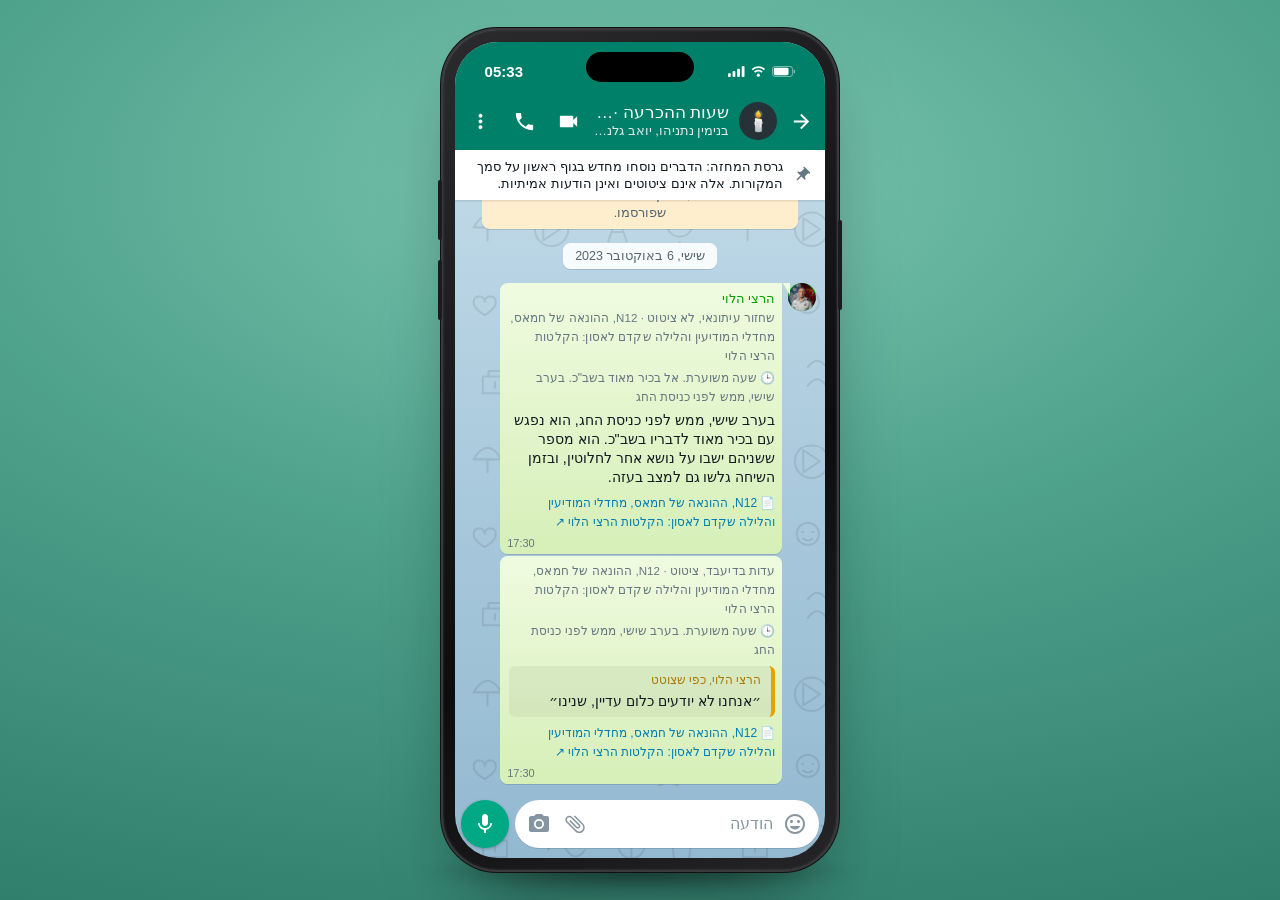
==== drama/index.html @ cb3e61f0 "Initial commit" ====
<!doctype html>
<html lang="he" dir="rtl">
<head>
<meta charset="utf-8">
<meta name="viewport" content="width=device-width, initial-scale=1, viewport-fit=cover, interactive-widget=resizes-content">
<meta name="theme-color" content="#008069">
<title>קבוצת וואטסאפ</title>
<script>document.write('<link rel="stylesheet" href="../style.css?' + Date.now() + '">')</script>
</head>
<body>
<div class="stage">
  <div class="phone">
    <div class="island"></div>
    <div class="screen">
      <div class="statusbar">
        <span class="sb-time" id="sbTime">9:41</span>
        <span class="sb-icons">
          <svg viewBox="0 0 18 12"><rect x="0" y="8" width="3" height="4" rx="1"/><rect x="5" y="5.5" width="3" height="6.5" rx="1"/><rect x="10" y="3" width="3" height="9" rx="1"/><rect x="15" y="0" width="3" height="12" rx="1"/></svg>
          <svg viewBox="0 0 16 12"><path d="M8 2.2c2.3 0 4.4.9 6 2.4l1.3-1.4A10.6 10.6 0 0 0 8 .3 10.6 10.6 0 0 0 .7 3.2L2 4.6a8.7 8.7 0 0 1 6-2.4zm0 3.8c1.3 0 2.5.5 3.4 1.3l1.3-1.4A6.7 6.7 0 0 0 8 4.1c-1.8 0-3.5.7-4.7 1.8l1.3 1.4C5.5 6.5 6.7 6 8 6zm0 3.7a1.6 1.6 0 1 0 0 0z"/><circle cx="8" cy="10" r="1.7"/></svg>
          <svg viewBox="0 0 26 12"><rect x=".5" y=".5" width="22" height="11" rx="3" fill="none" stroke="currentColor" opacity=".5"/><rect x="2" y="2" width="16" height="8" rx="1.6"/><rect x="23.6" y="4" width="1.8" height="4" rx=".9" opacity=".5"/></svg>
        </span>
      </div>

      <header class="topbar">
        <button class="icon back" aria-label="חזרה"><svg viewBox="0 0 24 24"><path d="M20 11H7.83l5.59-5.59L12 4l-8 8 8 8 1.41-1.41L7.83 13H20v-2z"/></svg></button>
        <div class="gavatar" id="groupAvatar"></div>
        <div class="gtitle">
          <div class="gname" id="groupName"></div>
          <div class="gsub" id="groupSub"></div>
        </div>
        <button class="icon" aria-label="שיחת וידאו"><svg viewBox="0 0 24 24"><path d="M17 10.5V7c0-.55-.45-1-1-1H4c-.55 0-1 .45-1 1v10c0 .55.45 1 1 1h12c.55 0 1-.45 1-1v-3.5l4 4v-11l-4 4z"/></svg></button>
        <button class="icon" aria-label="שיחה"><svg viewBox="0 0 24 24"><path d="M6.62 10.79c1.44 2.83 3.76 5.14 6.59 6.59l2.2-2.2c.27-.27.67-.36 1.02-.24 1.12.37 2.33.57 3.57.57.55 0 1 .45 1 1V20c0 .55-.45 1-1 1-9.39 0-17-7.61-17-17 0-.55.45-1 1-1h3.5c.55 0 1 .45 1 1 0 1.25.2 2.45.57 3.57.11.35.03.74-.25 1.02l-2.2 2.2z"/></svg></button>
        <button class="icon" id="menuBtn" aria-label="תפריט"><svg viewBox="0 0 24 24"><path d="M12 8c1.1 0 2-.9 2-2s-.9-2-2-2-2 .9-2 2 .9 2 2 2zm0 2c-1.1 0-2 .9-2 2s.9 2 2 2 2-.9 2-2-.9-2-2-2zm0 6c-1.1 0-2 .9-2 2s.9 2 2 2 2-.9 2-2-.9-2-2-2z"/></svg></button>
        <div class="menu" id="menu" hidden>
          <button data-act="theme">החלפת עיצוב</button>
          <button data-act="speed">מהירות: <b id="speedLbl">x1</b></button>
          <button data-act="sound">צלילים: <b id="soundLbl">כבוי</b></button>
          <button data-act="pause">השהיה</button>
          <button data-act="restart">התחלה מחדש</button>
        </div>
      </header>

      <button class="pinned" id="pinned" hidden>
        <svg viewBox="0 0 24 24"><path d="M16 9V4h1c.55 0 1-.45 1-1s-.45-1-1-1H7c-.55 0-1 .45-1 1s.45 1 1 1h1v5c0 1.66-1.34 3-3 3v2h5.97v7l1 1 1-1v-7H19v-2c-1.66 0-3-1.34-3-3z"/></svg>
        <span id="pinnedText"></span>
      </button>

      <main class="chat" id="chat">
        <div class="chat-inner" id="feed"></div>
      </main>

      <button class="down" id="downBtn" hidden aria-label="להודעה האחרונה">
        <span class="badge" id="downBadge"></span>
        <svg viewBox="0 0 24 24"><path d="M7.41 8.59L12 13.17l4.59-4.58L18 10l-6 6-6-6 1.41-1.41z"/></svg>
      </button>

      <footer class="composer">
        <div class="field">
          <button class="icon sm" aria-label="אימוג'י"><svg viewBox="0 0 24 24"><path d="M11.99 2C6.47 2 2 6.48 2 12s4.47 10 9.99 10C17.52 22 22 17.52 22 12S17.52 2 11.99 2zM12 20c-4.42 0-8-3.58-8-8s3.58-8 8-8 8 3.58 8 8-3.58 8-8 8zm3.5-9c.83 0 1.5-.67 1.5-1.5S16.33 8 15.5 8 14 8.67 14 9.5s.67 1.5 1.5 1.5zm-7 0c.83 0 1.5-.67 1.5-1.5S9.33 8 8.5 8 7 8.67 7 9.5 7.67 11 8.5 11zm3.5 6.5c2.33 0 4.31-1.46 5.11-3.5H6.89c.8 2.04 2.78 3.5 5.11 3.5z"/></svg></button>
          <input id="input" type="text" placeholder="הודעה" autocomplete="off" enterkeyhint="send">
          <button class="icon sm attach" aria-label="צירוף"><svg viewBox="0 0 24 24"><path d="M16.5 6v11.5c0 2.21-1.79 4-4 4s-4-1.79-4-4V5c0-1.38 1.12-2.5 2.5-2.5s2.5 1.12 2.5 2.5v10.5c0 .55-.45 1-1 1s-1-.45-1-1V6H10v9.5c0 1.38 1.12 2.5 2.5 2.5s2.5-1.12 2.5-2.5V5c0-2.21-1.79-4-4-4S7 2.79 7 5v12.5c0 3.04 2.46 5.5 5.5 5.5s5.5-2.46 5.5-5.5V6h-1.5z"/></svg></button>
          <button class="icon sm cam" aria-label="מצלמה"><svg viewBox="0 0 24 24"><circle cx="12" cy="12" r="3.2"/><path d="M9 2L7.17 4H4c-1.1 0-2 .9-2 2v12c0 1.1.9 2 2 2h16c1.1 0 2-.9 2-2V6c0-1.1-.9-2-2-2h-3.17L15 2H9zm3 15c-2.76 0-5-2.24-5-5s2.24-5 5-5 5 2.24 5 5-2.24 5-5 5z"/></svg></button>
        </div>
        <button class="fab" id="sendBtn" aria-label="שליחה">
          <svg class="mic" viewBox="0 0 24 24"><path d="M12 14c1.66 0 2.99-1.34 2.99-3L15 5c0-1.66-1.34-3-3-3S9 3.34 9 5v6c0 1.66 1.34 3 3 3zm5.3-3c0 3-2.54 5.1-5.3 5.1S6.7 14 6.7 11H5c0 3.41 2.72 6.23 6 6.72V21h2v-3.28c3.28-.48 6-3.3 6-6.72h-1.7z"/></svg>
          <svg class="send" viewBox="0 0 24 24"><path d="M2.01 21L23 12 2.01 3 2 10l15 2-15 2z"/></svg>
        </button>
      </footer>
      <button class="readonly" id="readonly" hidden></button>

      <div class="sheet" id="sheet" hidden>
        <div class="sheet-card" role="dialog" aria-modal="true">
          <div class="sheet-grip"></div>
          <button class="sheet-close" aria-label="סגירה">✕</button>
          <div class="sheet-body" id="sheetBody"></div>
        </div>
      </div>
    </div>
  </div>
  <div class="floor"></div>
</div>
<script>
  // always load the latest generated content (the static server sends no cache headers)
  var v = Date.now();
  document.write('<script src="../content-drama.js?' + v + '"><\/script><script src="../app.js?' + v + '"><\/script>');
</script>
</body>
</html>
---- style.css ----
/* ---------- themes ---------- */
:root {
  --font: Roboto, "Segoe UI", -apple-system, BlinkMacSystemFont, "Noto Sans Hebrew", "Arial Hebrew", Helvetica, Arial, sans-serif;
  --stage: radial-gradient(120% 90% at 50% 20%, #7cc6b0 0%, #4fa28c 45%, #2f7d6b 100%);
  --header: #008069;
  --header-2: #0b8f74;
  --header-fg: #fff;
  --chat-bg: linear-gradient(180deg, #c9dfec 0%, #a9c9dc 55%, #93b9d0 100%);
  --doodle-op: .09;
  --in-top: #effbe0;
  --in-bot: #d6efb8;
  --out-top: #ffffff;
  --out-bot: #f1f5f7;
  --text: #111b21;
  --meta: #667781;
  --tick: #53bdeb;
  --chip: #ffffffe6;
  --chip-fg: #54656f;
  --sys: #fff5c4;
  --composer: transparent;
  --field: #fff;
  --icon: #8696a0;
  --fab: #00a884;
  --quote-bg: rgba(0, 0, 0, .05);
  --shadow: 0 1px .5px rgba(11, 20, 26, .13);
}
:root[data-theme="classic"] {
  --stage: linear-gradient(160deg, #d9dbd5 0%, #c9cdc4 100%);
  --chat-bg: #efeae2;
  --doodle-op: .06;
  --in-top: #ffffff;
  --in-bot: #ffffff;
  --out-top: #d9fdd3;
  --out-bot: #d9fdd3;
  --composer: #f0f2f5;
}
:root[data-theme="dark"] {
  --stage: radial-gradient(120% 90% at 50% 20%, #2b3a40 0%, #172126 60%, #0b1014 100%);
  --header: #1f2c34;
  --header-fg: #e9edef;
  --chat-bg: #0b141a;
  --doodle-op: .05;
  --in-top: #202c33;
  --in-bot: #202c33;
  --out-top: #005c4b;
  --out-bot: #005c4b;
  --text: #e9edef;
  --meta: #8696a0;
  --chip: #182229;
  --chip-fg: #8696a0;
  --sys: #182229;
  --composer: #0b141a;
  --field: #1f2c34;
  --quote-bg: rgba(255, 255, 255, .06);
  --shadow: 0 1px .5px rgba(0, 0, 0, .3);
}

* { box-sizing: border-box; }
html, body { margin: 0; height: 100%; }
body {
  font-family: var(--font);
  background: var(--stage);
  color: var(--text);
  -webkit-font-smoothing: antialiased;
  overflow: hidden;
}
button { font: inherit; color: inherit; background: none; border: 0; padding: 0; cursor: pointer; }
svg { display: block; fill: currentColor; }

/* ---------- stage + phone mockup (desktop / tablet) ---------- */
.stage {
  height: 100dvh;
  display: grid;
  place-items: center;
  position: relative;
  padding: 24px 16px;
}
.phone {
  position: relative;
  width: min(400px, calc((100dvh - 60px) * 0.47));
  height: min(860px, calc(100dvh - 60px));
  border-radius: 54px;
  padding: 12px;
  background: linear-gradient(145deg, #2b2b2e, #0d0d0f 60%, #252528);
  box-shadow:
    0 0 0 2px #3a3a3d,
    0 0 0 3px #111,
    0 40px 80px -30px rgba(0, 0, 0, .55),
    inset 0 0 3px rgba(255, 255, 255, .15);
  z-index: 1;
}
.phone::before, .phone::after { /* side buttons */
  content: ""; position: absolute; width: 4px; border-radius: 2px; background: #1b1b1d;
}
.phone::before { left: -5px; top: 150px; height: 60px; box-shadow: 0 80px 0 #1b1b1d; }
.phone::after { right: -5px; top: 190px; height: 90px; }
.island {
  position: absolute; top: 22px; left: 50%; transform: translateX(-50%);
  width: 108px; height: 30px; border-radius: 20px; background: #000; z-index: 20;
}
.floor {
  position: absolute; bottom: max(8px, calc(50dvh - min(430px, calc(50dvh - 30px)) - 34px));
  width: 440px; max-width: 80vw; height: 40px; border-radius: 50%;
  background: radial-gradient(closest-side, rgba(0, 0, 0, .35), transparent);
  filter: blur(4px);
}
.screen {
  position: relative;
  width: 100%; height: 100%;
  border-radius: 43px;
  overflow: hidden;
  display: flex; flex-direction: column;
  background: var(--chat-bg);
  isolation: isolate;
}

/* ---------- status bar ---------- */
.statusbar {
  height: 50px; flex: none;
  display: flex; align-items: center; justify-content: space-between;
  padding: 8px 30px 0;
  background: var(--header);
  color: var(--header-fg);
  font-size: 15px; font-weight: 600;
  direction: ltr;
}
.sb-icons { display: flex; gap: 6px; align-items: center; }
.sb-icons svg { height: 11px; width: auto; }

/* ---------- header ---------- */
.topbar {
  position: relative;
  flex: none;
  height: 58px;
  display: flex; align-items: center; gap: 4px;
  padding: 0 4px 0 6px;
  background: var(--header);
  color: var(--header-fg);
  z-index: 5;
}
.icon { width: 40px; height: 40px; display: grid; place-items: center; border-radius: 50%; }
.icon svg { width: 23px; height: 23px; }
.icon:active { background: rgba(255, 255, 255, .12); }
.topbar .back svg { transform: scaleX(-1); }
.gavatar {
  width: 38px; height: 38px; border-radius: 50%; flex: none;
  display: grid; place-items: center; font-size: 20px;
  background: #dfe5e7; color: #fff; overflow: hidden;
}
.gtitle { flex: 1; min-width: 0; padding-inline-start: 6px; line-height: 1.2; }
.gname { font-size: 17px; font-weight: 500; white-space: nowrap; overflow: hidden; text-overflow: ellipsis; }
.gsub {
  font-size: 13px; opacity: .85; white-space: nowrap; overflow: hidden; text-overflow: ellipsis;
  transition: opacity .2s;
}
.gsub.live { opacity: 1; }

.menu {
  position: absolute; top: 6px; left: 6px;
  background: #fff; color: #3b4a54; border-radius: 6px; padding: 8px 0; min-width: 190px;
  box-shadow: 0 2px 5px rgba(11, 20, 26, .26), 0 2px 10px rgba(11, 20, 26, .16);
  z-index: 30;
}
.menu button { display: block; width: 100%; text-align: start; padding: 12px 22px; font-size: 15px; }
.menu button:hover { background: #f5f6f6; }

/* ---------- chat ---------- */
.chat {
  position: relative;
  flex: 1; min-height: 0;
  overflow-y: auto; overflow-x: hidden;
  overscroll-behavior: contain;
  scrollbar-width: thin;
}
.screen::before { /* doodle wallpaper */
  content: ""; position: absolute; inset: 0; z-index: -1; pointer-events: none;
  background-image: var(--doodle);
  background-size: 260px;
  opacity: var(--doodle-op);
}
:root[data-theme="dark"] .screen::before { filter: invert(1); }
.chat-inner { padding: 8px 0 10px; display: flex; flex-direction: column; }

.chip {
  align-self: center;
  margin: 8px 0 6px;
  padding: 5px 12px 6px;
  border-radius: 7.5px;
  background: var(--chip);
  color: var(--chip-fg);
  font-size: 12.5px;
  box-shadow: var(--shadow);
  text-align: center;
  max-width: 85%;
}
.chip.date { text-transform: uppercase; }
.chip.sys { background: var(--sys); color: #54656f; line-height: 1.4; }
:root[data-theme="dark"] .chip.sys { color: #ffd279; }
.chip.lock { background: #ffeecd; color: #54656f; line-height: 1.45; font-size: 12.5px; }
:root[data-theme="dark"] .chip.lock { background: #182229; color: #ffd279; }
.chip.lock svg { display: inline-block; width: 11px; height: 11px; vertical-align: -1px; margin-inline-end: 3px; }

.row {
  display: flex; align-items: flex-start;
  padding: 0 9px;
  margin-top: 2px;
  animation: pop .22s ease-out;
}
.row.first { margin-top: 8px; }
.row.out { justify-content: flex-end; }
.row.in { justify-content: flex-start; }
.av {
  width: 28px; height: 28px; border-radius: 50%; flex: none;
  margin-inline-end: 6px;
  display: grid; place-items: center;
  font-size: 12px; font-weight: 600; color: #fff;
  visibility: hidden;
}
.row.first .av { visibility: visible; }
@keyframes pop { from { opacity: 0; transform: translateY(8px) scale(.98); } to { opacity: 1; transform: none; } }

.bubble {
  position: relative;
  max-width: min(80%, 460px);
  padding: 6px 7px 8px 9px;
  border-radius: 7.5px;
  font-size: 14.2px; line-height: 19px;
  box-shadow: var(--shadow);
  word-wrap: break-word; overflow-wrap: anywhere;
  white-space: pre-wrap;
}
.in .bubble { background: linear-gradient(180deg, var(--in-top), var(--in-bot)); }
.out .bubble { background: linear-gradient(180deg, var(--out-top), var(--out-bot)); }
.row.first .bubble::before { /* tail */
  content: ""; position: absolute; top: 0; width: 8px; height: 13px;
}
.row.in.first .bubble { border-start-start-radius: 0; }
.row.out.first .bubble { border-start-end-radius: 0; }
.row.in.first .bubble::before {
  inset-inline-start: -8px; background: var(--in-top);
  clip-path: polygon(0 0, 100% 0, 100% 100%);
}
.row.out.first .bubble::before {
  inset-inline-end: -8px; background: var(--out-top);
  clip-path: polygon(0 0, 100% 0, 0 100%);
}
.sender { font-size: 12.8px; font-weight: 500; line-height: 20px; display: flex; gap: 8px; justify-content: space-between; }
.sender .ph { color: var(--meta); font-weight: 400; font-size: 12px; direction: ltr; }
.spacer { display: inline-block; width: 64px; height: 1px; }
.out .spacer { width: 80px; }
.edited .spacer { width: 104px; }
.out.edited .spacer, .edited.out .spacer { width: 120px; }
.meta {
  position: absolute; bottom: 3px; inset-inline-end: 7px;
  display: flex; align-items: center; gap: 3px;
  font-size: 11px; color: var(--meta); line-height: 15px; white-space: nowrap;
}
.meta .ed { font-style: normal; }
.tick { width: 16px; height: 11px; color: var(--meta); }
.tick.read { color: var(--tick); }
.tick.pending { width: 12px; height: 12px; }

.body a { color: #027eb5; text-decoration: none; }

/* big emoji (no bubble) */
.bubble.jumbo { background: none !important; box-shadow: none; padding: 0 2px 16px; font-size: 44px; line-height: 52px; }
.bubble.jumbo::before { display: none; }
.bubble.jumbo .spacer { display: none; }
.bubble.jumbo .meta { background: var(--chip); padding: 1px 6px; border-radius: 10px; bottom: 0; }
.bubble.jumbo .sender { font-size: 12.8px; line-height: 20px; }

/* quoted reply */
.quote {
  display: block;
  margin: 2px -2px 5px -4px;
  padding: 5px 9px 6px 10px;
  border-radius: 6px;
  background: var(--quote-bg);
  border-inline-start: 4px solid var(--qc, #06cf9c);
  font-size: 13px; line-height: 18px;
  cursor: pointer;
  white-space: normal;
}
.quote .qn { font-weight: 500; color: var(--qc, #06cf9c); font-size: 12.8px; }
.quote .qt { color: var(--meta); display: -webkit-box; -webkit-line-clamp: 2; -webkit-box-orient: vertical; overflow: hidden; }

/* deleted */
.deleted .body { color: var(--meta); font-style: italic; }
.deleted .body svg { display: inline-block; width: 14px; height: 14px; vertical-align: -2px; margin-inline-end: 4px; }

/* image */
.bubble.img { padding: 3px; }
.bubble.img .sender { padding: 2px 6px 0; }
.bubble.img img {
  display: block; width: 100%; max-width: 260px; min-width: 200px;
  aspect-ratio: 4 / 3; object-fit: cover; border-radius: 6px; background: #cfd8dc;
}
.bubble.img .cap { padding: 6px 6px 4px; }
.bubble.img.nocap .meta {
  color: #fff; bottom: 7px; inset-inline-end: 9px;
  text-shadow: 0 1px 1px rgba(0, 0, 0, .4);
}
.bubble.img.nocap::after {
  content: ""; position: absolute; inset: auto 3px 3px 3px; height: 28px; border-radius: 0 0 6px 6px;
  background: linear-gradient(transparent, rgba(0, 0, 0, .35));
}
.bubble.img.nocap .meta { z-index: 1; }
.bubble.img.nocap .tick { color: #fff; }
.bubble.img.nocap .tick.read { color: var(--tick); }

/* voice note */
.bubble.vn { width: min(300px, 82%); }
.voice { display: flex; align-items: center; gap: 8px; width: 100%; padding: 2px 0 12px; }
.voice .vav { width: 44px; height: 44px; border-radius: 50%; flex: none; position: relative; display: grid; place-items: center; color: #fff; font-weight: 600; }
.voice .vav i { position: absolute; bottom: -2px; inset-inline-start: -4px; width: 18px; height: 18px; color: #34b7f1; }
.voice .vav i svg { width: 18px; height: 18px; }
.voice .play { width: 28px; height: 28px; color: #8696a0; flex: none; display: grid; place-items: center; }
.voice .play svg { width: 28px; height: 28px; }
.voice .wave { flex: 1; height: 28px; display: flex; align-items: center; gap: 2px; direction: ltr; position: relative; flex-direction: row-reverse; touch-action: none; cursor: pointer; }
.voice .wave b { flex: 1; background: #b8c3ca; border-radius: 2px; min-height: 3px; }
.voice .wave b.on { background: #34b7f1; }
.voice .dur { position: absolute; bottom: 3px; inset-inline-start: 62px; font-size: 11px; color: var(--meta); }

/* poll */
.poll { width: 260px; max-width: 64vw; padding-bottom: 14px; }
.poll .q { font-weight: 600; font-size: 15px; margin: 2px 0 2px; }
.poll .hint { color: var(--meta); font-size: 12.5px; margin-bottom: 8px; display: flex; align-items: center; gap: 4px; }
.poll .opt { margin: 10px 0 12px; }
.poll .ol { display: flex; align-items: center; gap: 10px; font-size: 14.2px; }
.poll .rd { width: 20px; height: 20px; border-radius: 50%; border: 2px solid #aebac1; flex: none; display: grid; place-items: center; }
.poll .opt.mine .rd { border-color: var(--fab); background: var(--fab); }
.poll .opt.mine .rd::after { content: ""; width: 9px; height: 5px; border: 2px solid #fff; border-top: 0; border-inline-end: 0; transform: rotate(-45deg) translate(1px, -1px); }
.poll .ot { flex: 1; }
.poll .oc { color: var(--meta); font-size: 13px; min-width: 14px; text-align: center; }
.poll .bar { height: 6px; border-radius: 3px; background: rgba(0, 0, 0, .08); margin: 7px 30px 0 0; overflow: hidden; }
.poll .bar i { display: block; height: 100%; width: 0; background: var(--fab); border-radius: 3px; transition: width .5s ease; }
.poll .view { border-top: 1px solid rgba(0, 0, 0, .08); margin: 6px -7px -2px -9px; padding: 10px 0 0; text-align: center; color: #008069; font-size: 14.2px; font-weight: 500; }
.poll .opt { cursor: pointer; }

/* reactions */
.reacts {
  position: absolute; bottom: -18px; inset-inline-start: 8px;
  display: flex; align-items: center; gap: 1px;
  padding: 1px 5px; border-radius: 12px; height: 24px;
  background: var(--field); box-shadow: 0 1px 3px rgba(11, 20, 26, .2);
  font-size: 13.5px; line-height: 1;
  animation: pop .25s ease-out;
  z-index: 2;
}
.reacts .rc { font-size: 12px; color: var(--meta); padding-inline-start: 3px; }
.row.has-react { margin-bottom: 18px; }

/* typing bubble */
.typing .bubble { padding: 12px 14px 12px; min-width: 64px; }
.dots { display: flex; gap: 4px; }
.dots i { width: 7px; height: 7px; border-radius: 50%; background: #8696a0; animation: blink 1.3s infinite; }
.dots i:nth-child(2) { animation-delay: .18s; }
.dots i:nth-child(3) { animation-delay: .36s; }
@keyframes blink { 0%, 60%, 100% { opacity: .35; transform: translateY(0); } 30% { opacity: 1; transform: translateY(-3px); } }
.typing .sender { margin-bottom: 4px; }

.flash .bubble { animation: flash 1.2s ease; }
@keyframes flash { 0%, 100% { filter: none; } 30% { filter: brightness(.82); } }

/* scroll-down button */
.down[hidden], .menu[hidden] { display: none; }
.down {
  position: absolute; bottom: 74px; left: 14px; z-index: 6;
  width: 42px; height: 42px; border-radius: 50%;
  background: var(--field); color: var(--icon);
  display: grid; place-items: center;
  box-shadow: 0 1px 3px rgba(11, 20, 26, .3);
}
.down svg { width: 26px; height: 26px; }
.down .badge {
  position: absolute; top: -8px; right: -2px;
  min-width: 20px; height: 20px; padding: 0 5px; border-radius: 10px;
  background: #25d366; color: #fff; font-size: 11.5px; font-weight: 600;
  display: grid; place-items: center;
}
.down .badge:empty { display: none; }

/* ---------- composer ---------- */
.composer {
  flex: none;
  display: flex; align-items: flex-end; gap: 6px;
  padding: 6px 6px 10px;
  background: var(--composer);
}
.field {
  flex: 1; min-width: 0;
  display: flex; align-items: center;
  min-height: 48px; border-radius: 24px;
  background: var(--field);
  padding: 0 6px;
  box-shadow: 0 1px .5px rgba(11, 20, 26, .13);
}
.field .icon { color: var(--icon); width: 36px; height: 36px; flex: none; }
.field .icon svg { width: 24px; height: 24px; }
.field .attach svg { transform: rotate(-45deg); }
.field input {
  flex: 1; min-width: 0; border: 0; outline: 0; background: transparent;
  font: inherit; font-size: 16px; color: var(--text); padding: 12px 4px;
}
.field input::placeholder { color: #8696a0; }
.fab {
  width: 48px; height: 48px; border-radius: 50%; flex: none;
  background: var(--fab); color: #fff;
  display: grid; place-items: center;
  box-shadow: 0 1px 3px rgba(11, 20, 26, .25);
}
.fab svg { width: 24px; height: 24px; grid-area: 1 / 1; transition: transform .15s, opacity .15s; }
.fab .send { transform: scale(.4) scaleX(-1); opacity: 0; }
.fab.has .send { transform: scaleX(-1); opacity: 1; }
.fab.has .mic { transform: scale(.4); opacity: 0; }
.composer.typing-on .cam { display: none; }

/* ---------- mobile: become the real app, full screen ---------- */
@media (max-width: 560px), (max-height: 560px) {
  body { background: var(--header); }
  .stage { padding: 0; display: block; }
  .phone { width: 100%; height: 100dvh; border-radius: 0; padding: 0; background: none; box-shadow: none; }
  .phone::before, .phone::after, .island, .floor { display: none; }
  .screen { border-radius: 0; }
  .statusbar { display: none; }
  .topbar { padding-top: env(safe-area-inset-top); height: calc(58px + env(safe-area-inset-top)); }
  .composer { padding-bottom: max(8px, env(safe-area-inset-bottom)); }
}
/* option: ?frame=0 hides the mockup on any screen */
:root.noframe body { background: var(--header); }
:root.noframe .stage { padding: 0; display: block; }
:root.noframe .phone { width: 100%; height: 100dvh; border-radius: 0; padding: 0; background: none; box-shadow: none; }
:root.noframe .phone::before, :root.noframe .phone::after, :root.noframe .island, :root.noframe .floor, :root.noframe .statusbar { display: none; }
:root.noframe .screen { border-radius: 0; }
:root.noframe .chat-inner { max-width: 980px; margin: 0 auto; width: 100%; }

@media (prefers-reduced-motion: reduce) {
  .row, .reacts { animation: none; }
}

/* ---------- archive content: rich bubbles, pinned bar, sheet ---------- */
.av img, .vav img, .gavatar img { width: 100%; height: 100%; object-fit: cover; border-radius: 50%; display: block; }
.av { overflow: hidden; }
.bubble.rich { cursor: pointer; padding-bottom: 22px; min-width: 200px; }
.kind { font-size: 11.5px; color: var(--meta); margin: 0 0 3px; letter-spacing: .1px; }
.tnote { font-size: 12px; color: var(--meta); margin: 0 0 4px; }
.decision { margin-top: 6px; padding-top: 5px; border-top: 1px dashed rgba(0, 0, 0, .12); font-size: 13.5px; line-height: 18px; }
.decision b { font-weight: 600; }
.qnote { font-size: 11.5px; color: var(--meta); margin-top: 8px; }
.pq {
  margin: 6px 0 2px; padding: 5px 10px 6px; border-radius: 6px;
  background: var(--quote-bg); border-inline-start: 4px solid #e9a100;
  font-size: 14px; line-height: 19px; white-space: normal;
}
.pq span { display: block; font-size: 11.5px; color: #b07800; font-weight: 500; margin-bottom: 2px; }
.srcs { display: flex; flex-wrap: wrap; gap: 4px 10px; margin-top: 7px; font-size: 12px; white-space: normal; }
.srcs a { color: #027eb5; text-decoration: none; }
.srcs a:hover { text-decoration: underline; }
.srcs .more { color: var(--meta); }
:root[data-theme="dark"] .srcs a { color: #53bdeb; }
:root[data-theme="dark"] .decision { border-color: rgba(255, 255, 255, .12); }

.pinned {
  flex: none; display: flex; align-items: center; gap: 10px;
  width: 100%; padding: 8px 14px; text-align: start;
  background: var(--field); color: var(--text);
  font-size: 13px; line-height: 17px;
  box-shadow: 0 1px 2px rgba(11, 20, 26, .15);
  z-index: 4;
}
.pinned[hidden], .readonly[hidden], .sheet[hidden], .composer[hidden] { display: none; }
.pinned svg { width: 18px; height: 18px; color: var(--meta); flex: none; transform: rotate(45deg); }
.pinned span { display: -webkit-box; -webkit-line-clamp: 2; -webkit-box-orient: vertical; overflow: hidden; }

.readonly {
  flex: none; width: 100%;
  padding: 14px 16px calc(14px + env(safe-area-inset-bottom));
  background: var(--field); color: var(--meta);
  font-size: 13.5px; text-align: center;
  box-shadow: 0 -1px 2px rgba(11, 20, 26, .08);
}

.sheet {
  position: absolute; inset: 0; z-index: 40;
  background: rgba(11, 20, 26, .45);
  display: flex; align-items: flex-end;
  animation: fade .2s ease;
}
@keyframes fade { from { opacity: 0; } }
.sheet-card {
  position: relative; width: 100%; max-height: 82%;
  background: var(--field); color: var(--text);
  border-radius: 18px 18px 0 0;
  display: flex; flex-direction: column;
  animation: rise .25s ease-out;
}
@keyframes rise { from { transform: translateY(40px); opacity: .4; } }
.sheet-grip { width: 38px; height: 4px; border-radius: 2px; background: #c9d1d6; margin: 8px auto 0; flex: none; }
.sheet-close { position: absolute; top: 10px; left: 12px; width: 32px; height: 32px; border-radius: 50%; color: var(--meta); font-size: 16px; }
.sheet-body { overflow-y: auto; padding: 8px 18px calc(18px + env(safe-area-inset-bottom)); font-size: 14px; line-height: 1.55; }
.sheet-body h3 { font-size: 16px; margin: 12px 0 6px; }
.sheet-body h4 { font-size: 13px; color: var(--meta); font-weight: 600; margin: 14px 0 6px; }
.sheet-body p { margin: 0 0 10px; }
.sh-head { display: flex; align-items: center; gap: 10px; margin: 6px 0 10px; padding-inline-end: 34px; }
.sh-head small { display: block; color: var(--meta); font-size: 12px; }
.sh-av { width: 44px; height: 44px; visibility: visible; margin: 0; font-size: 15px; }
.sheet-body dl { margin: 0; }
.kv { padding: 7px 0; border-bottom: 1px solid rgba(0, 0, 0, .06); }
.kv dt { font-size: 12px; color: var(--meta); }
.kv dd { margin: 1px 0 0; }
.caveat { margin-top: 12px; padding: 10px 12px; border-radius: 8px; background: #fff5c4; color: #54410a; }
:root[data-theme="dark"] .caveat { background: #3a3218; color: #ffd279; }
.caveat p { margin: 4px 0 0; }
.srclist, .credits { list-style: none; margin: 0; padding: 0; }
.srclist li, .credits li { padding: 6px 0; border-bottom: 1px solid rgba(0, 0, 0, .06); }
.srclist a, .credits a { color: #027eb5; text-decoration: none; }
.srclist small { display: block; color: var(--meta); font-size: 11.5px; direction: ltr; text-align: right; }
.credits { font-size: 12.5px; }

.memorial { font-size: 12px; color: #6b4f00; font-weight: 500; margin: 0 0 4px; }
:root[data-theme="dark"] .memorial { color: #ffd279; }

/* real published messages (Nova): plain white bubble, message text first */
.in .bubble.real { background: linear-gradient(180deg, #ffffff, #f7f9fa); }
.row.in.first .bubble.real::before { background: #ffffff; }
.bubble.real .body { font-size: 15.5px; line-height: 21px; display: block; margin: 2px 0; }
:root[data-theme="dark"] .in .bubble.real { background: #2a3942; }
:root[data-theme="dark"] .row.in.first .bubble.real::before { background: #2a3942; }

/* voice note with transcript (recordings) */
.bubble.vn.rich { width: min(330px, 86%); }
.bubble.vn .voice { padding-bottom: 4px; }
.bubble.vn .dur { position: static; display: block; margin: -2px 62px 4px 0; }
.vt { border-top: 1px dashed rgba(0, 0, 0, .12); padding-top: 6px; margin-top: 2px; }
.vtt { font-size: 14px; line-height: 19px; }
.vtt::before { content: "תמלול: "; color: var(--meta); font-size: 12px; }

/* seekable waveform knob, like a real voice message */
.voice .wave .knob {
  position: absolute; top: 50%; right: -6px; width: 13px; height: 13px; margin-top: -6.5px;
  border-radius: 50%; background: #34b7f1; box-shadow: 0 1px 2px rgba(0, 0, 0, .25);
  pointer-events: none; transition: transform .1s;
}
.bubble.seeking .knob { transform: scale(1.35); }
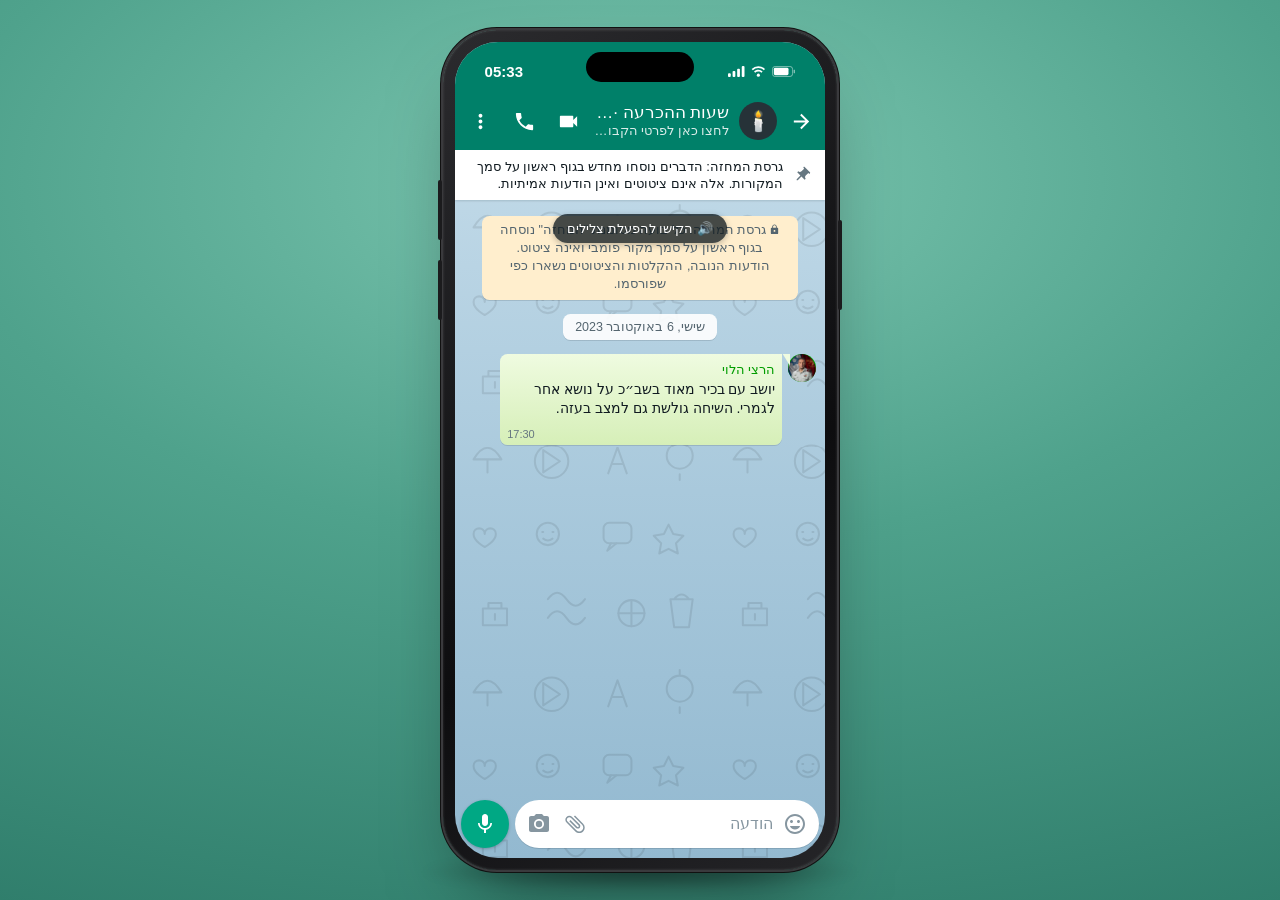
==== commit 2d4cb4d6: "All published messages of the besieged residents, jump to hour" ====
--- a/drama/index.html
+++ b/drama/index.html
@@ -36,6 +36,7 @@
           <button data-act="speed">מהירות: <b id="speedLbl">x1</b></button>
           <button data-act="sound">צלילים: <b id="soundLbl">כבוי</b></button>
           <button data-act="pause">השהיה</button>
+          <button data-act="jump">קפיצה לשעה</button>
           <button data-act="restart">התחלה מחדש</button>
         </div>
       </header>
--- a/style.css
+++ b/style.css
@@ -147,7 +147,7 @@
   display: grid; place-items: center; font-size: 20px;
   background: #dfe5e7; color: #fff; overflow: hidden;
 }
-.gtitle { flex: 1; min-width: 0; padding-inline-start: 6px; line-height: 1.2; }
+.gtitle { flex: 1; min-width: 0; padding-inline-start: 6px; line-height: 1.2; cursor: pointer; }
 .gname { font-size: 17px; font-weight: 500; white-space: nowrap; overflow: hidden; text-overflow: ellipsis; }
 .gsub {
   font-size: 13px; opacity: .85; white-space: nowrap; overflow: hidden; text-overflow: ellipsis;
@@ -542,3 +542,33 @@
   pointer-events: none; transition: transform .1s;
 }
 .bubble.seeking .knob { transform: scale(1.35); }
+
+/* plain (drama) mode: bubbles look like a real group; tap opens the details */
+.bubble.tap { cursor: pointer; }
+:root.plain .vtt::before { content: none; }
+:root.plain .vt { border-top: 0; padding-top: 0; }
+
+/* time jump in the dramatized version */
+.chip.skip { background: rgba(17, 27, 33, .55); color: #fff; font-size: 12px; letter-spacing: .5px; padding: 3px 10px 4px; direction: ltr; }
+
+/* video message */
+.bubble.vid .vbox { position: relative; border-radius: 6px; overflow: hidden; background: #000; cursor: pointer; }
+.bubble.vid video { display: block; width: 100%; max-width: 280px; min-width: 210px; aspect-ratio: 9 / 16; max-height: 360px; object-fit: cover; background: #111; }
+.bubble.vid .vplay { position: absolute; top: 50%; left: 50%; width: 52px; height: 52px; margin: -26px 0 0 -26px; border-radius: 50%; background: rgba(0, 0, 0, .45); color: #fff; display: grid; place-items: center; pointer-events: none; }
+.bubble.vid .vplay svg { width: 30px; height: 30px; }
+.bubble.vid .vdur { position: absolute; bottom: 6px; inset-inline-start: 8px; color: #fff; font-size: 11.5px; text-shadow: 0 1px 2px rgba(0, 0, 0, .6); pointer-events: none; }
+.bubble.vid .vbox.on .vplay, .bubble.vid .vbox.on .vdur { display: none; }
+
+/* sound unlock hint (browsers need one tap before playing sound) */
+.sndhint {
+  position: absolute; top: 172px; left: 50%; transform: translateX(-50%); z-index: 7;
+  padding: 7px 14px; border-radius: 16px; font-size: 13px;
+  background: rgba(17, 27, 33, .78); color: #fff; box-shadow: 0 2px 6px rgba(0, 0, 0, .25);
+  white-space: nowrap;
+}
+@media (max-width: 560px), (max-height: 560px) { .sndhint { top: calc(124px + env(safe-area-inset-top)); } }
+
+/* jump to hour */
+.hours { display: grid; grid-template-columns: repeat(auto-fill, minmax(72px, 1fr)); gap: 8px; margin: 8px 0 4px; }
+.hours button { padding: 10px 0; border-radius: 10px; background: var(--quote-bg); font-size: 15px; font-weight: 500; direction: ltr; }
+.hours button:hover { background: rgba(0, 168, 132, .15); }
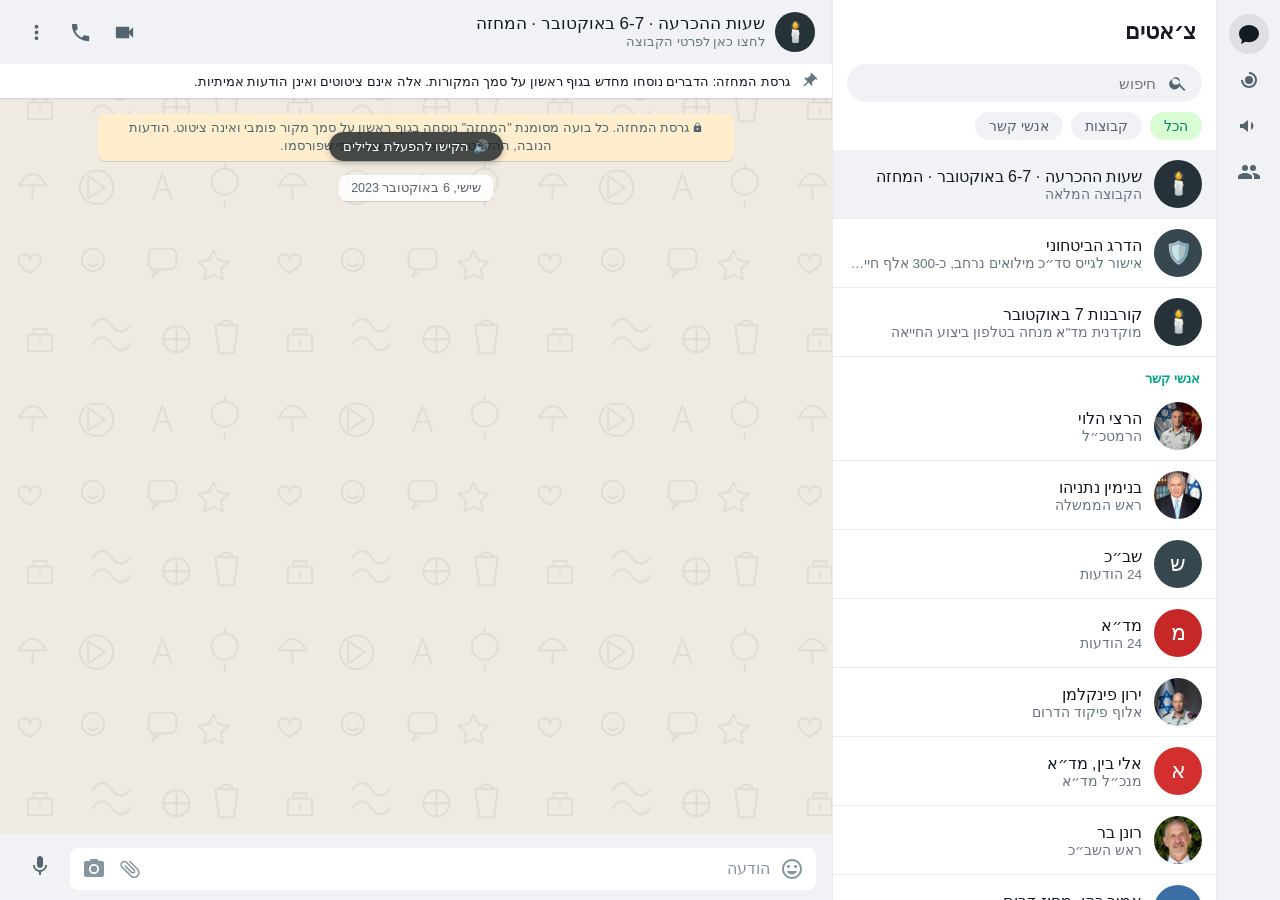
==== commit 20e77bb6: "Responsive: WhatsApp Desktop layout on computers, WhatsApp mobile on phones" ====
--- a/drama/index.html
+++ b/drama/index.html
@@ -10,6 +10,18 @@
 <body>
 <div class="stage">
   <div class="phone">
+    <nav class="rail" aria-label="ניווט">
+      <span class="rail-i on" title="צ׳אטים"><svg viewBox="0 0 24 24"><path d="M12 3C6.5 3 2 6.9 2 11.7c0 2.4 1.1 4.6 3 6.2L4 22l4.5-2.2c1.1.3 2.3.5 3.5.5 5.5 0 10-3.9 10-8.7S17.5 3 12 3z"/></svg></span>
+      <span class="rail-i" title="סטטוס"><svg viewBox="0 0 24 24"><path d="M12 4a8 8 0 1 1-8 8h2a6 6 0 1 0 6-6V4zm0 4a4 4 0 1 1 0 8 4 4 0 0 1 0-8z"/></svg></span>
+      <span class="rail-i" title="ערוצים"><svg viewBox="0 0 24 24"><path d="M3 10v4h3l5 4V6L6 10H3zm13.5 2A4.5 4.5 0 0 0 14 8v8a4.5 4.5 0 0 0 2.5-4z"/></svg></span>
+      <span class="rail-i" title="קהילות"><svg viewBox="0 0 24 24"><path d="M16 11a3 3 0 1 0-3-3 3 3 0 0 0 3 3zm-8 0a3 3 0 1 0-3-3 3 3 0 0 0 3 3zm0 2c-2.3 0-7 1.2-7 3.5V19h14v-2.5C15 14.2 10.3 13 8 13zm8 0c-.3 0-.6 0-1 .1 1.2.8 2 2 2 3.4V19h6v-2.5c0-2.3-4.7-3.5-7-3.5z"/></svg></span>
+    </nav>
+    <aside class="side" aria-label="צ׳אטים">
+      <header class="side-head"><b>צ׳אטים</b></header>
+      <div class="side-search"><svg viewBox="0 0 24 24"><path d="M15.5 14h-.8l-.3-.3A6.5 6.5 0 1 0 14 15.5l.3.3v.8l5 5 1.5-1.5-5-5zm-6 0a4.5 4.5 0 1 1 0-9 4.5 4.5 0 0 1 0 9z"/></svg><input id="sideSearch" type="search" placeholder="חיפוש" autocomplete="off"></div>
+      <div class="side-filters"><button data-f="all" class="on">הכל</button><button data-f="groups">קבוצות</button><button data-f="contacts">אנשי קשר</button></div>
+      <div class="side-list" id="sideList"></div>
+    </aside>
     <div class="island"></div>
     <div class="screen">
       <div class="statusbar">
--- a/style.css
+++ b/style.css
@@ -416,7 +416,7 @@
 .composer.typing-on .cam { display: none; }
 
 /* ---------- mobile: become the real app, full screen ---------- */
-@media (max-width: 560px), (max-height: 560px) {
+@media (max-width: 899px), (max-height: 560px) {
   body { background: var(--header); }
   .stage { padding: 0; display: block; }
   .phone { width: 100%; height: 100dvh; border-radius: 0; padding: 0; background: none; box-shadow: none; }
@@ -566,9 +566,87 @@
   background: rgba(17, 27, 33, .78); color: #fff; box-shadow: 0 2px 6px rgba(0, 0, 0, .25);
   white-space: nowrap;
 }
-@media (max-width: 560px), (max-height: 560px) { .sndhint { top: calc(124px + env(safe-area-inset-top)); } }
+@media (max-width: 899px), (max-height: 560px) { .sndhint { top: calc(124px + env(safe-area-inset-top)); } }
 
 /* jump to hour */
 .hours { display: grid; grid-template-columns: repeat(auto-fill, minmax(72px, 1fr)); gap: 8px; margin: 8px 0 4px; }
 .hours button { padding: 10px 0; border-radius: 10px; background: var(--quote-bg); font-size: 15px; font-weight: 500; direction: ltr; }
 .hours button:hover { background: rgba(0, 168, 132, .15); }
+
+/* WhatsApp "unread messages" bar + infinite-scroll trigger */
+.chip.unread { align-self: stretch; max-width: none; margin: 10px 0 8px; border-radius: 0; background: rgba(255, 255, 255, .55); color: #54656f; font-size: 12.5px; box-shadow: none; }
+:root[data-theme="dark"] .chip.unread { background: rgba(32, 44, 51, .7); color: #8696a0; }
+.sentinel { height: 1px; }
+
+/* private chat: no avatars/sender column */
+:root.private .row .av { display: none; }
+/* contact card */
+.contact { text-align: center; padding: 6px 0 4px; }
+.contact .cav { width: 132px; height: 132px; border-radius: 50%; margin: 6px auto 10px; display: grid; place-items: center; font-size: 46px; color: #fff; overflow: hidden; }
+.contact .cav img { width: 100%; height: 100%; object-fit: cover; }
+.contact h3 { margin: 4px 0 2px; font-size: 21px; }
+.contact .crole { color: var(--meta); margin: 0 0 6px; }
+.contact .ccount { color: var(--meta); font-size: 13px; margin: 0 0 14px; }
+.contact .cmsg { padding: 10px 22px; border-radius: 22px; background: var(--fab); color: #fff; font-size: 15px; font-weight: 500; }
+.av, .sender { cursor: pointer; }
+/* chats list */
+.chats { position: absolute; inset: 0; z-index: 35; background: var(--field); color: var(--text); display: flex; flex-direction: column; }
+.chats[hidden] { display: none; }
+.chats-head { flex: none; display: flex; align-items: center; gap: 8px; padding: 50px 8px 0; height: 108px; background: var(--header); color: var(--header-fg); font-size: 19px; }
+@media (max-width: 899px), (max-height: 560px) { .chats-head { padding-top: env(safe-area-inset-top); height: calc(58px + env(safe-area-inset-top)); } }
+:root.noframe .chats-head { padding-top: 0; height: 58px; }
+.chats-head .icon svg { transform: scaleX(-1); }
+.chats-list { flex: 1; overflow-y: auto; }
+.chatrow { display: flex; align-items: center; gap: 12px; width: 100%; padding: 10px 14px; text-align: start; border-bottom: 1px solid rgba(0, 0, 0, .06); }
+.chatrow:hover { background: rgba(0, 0, 0, .03); }
+.chatrow .cav { width: 48px; height: 48px; border-radius: 50%; flex: none; display: grid; place-items: center; overflow: hidden; color: #fff; font-size: 22px; }
+.chatrow .cav img { width: 100%; height: 100%; object-fit: cover; }
+.chatrow .cbody { min-width: 0; flex: 1; }
+.chatrow b { display: block; font-size: 16px; font-weight: 500; white-space: nowrap; overflow: hidden; text-overflow: ellipsis; }
+.chatrow small { display: block; color: var(--meta); font-size: 13.5px; white-space: nowrap; overflow: hidden; text-overflow: ellipsis; }
+.chats-sec { padding: 14px 16px 6px; color: var(--fab); font-size: 13px; font-weight: 600; }
+
+/* ---------- desktop: WhatsApp Desktop layout (rail + chat list + chat) ---------- */
+:root { --panel: #f0f2f5; --side-bg: #fff; --line: #e9edef; --icon2: #54656f; --active: #f0f2f5; }
+:root[data-theme="dark"] { --panel: #202c33; --side-bg: #111b21; --line: #222d34; --icon2: #aebac1; --active: #2a3942; }
+.rail, .side { display: none; }
+@media (min-width: 900px) and (min-height: 561px) {
+  :root:not(.mockup):not(.noframe) body { background: var(--side-bg); }
+  :root:not(.mockup):not(.noframe) .stage { padding: 0; display: block; height: 100dvh; }
+  :root:not(.mockup):not(.noframe) .phone { width: 100%; height: 100dvh; border-radius: 0; padding: 0; background: var(--side-bg); box-shadow: none; display: flex; }
+  :root:not(.mockup):not(.noframe) .phone::before, :root:not(.mockup):not(.noframe) .phone::after,
+  :root:not(.mockup):not(.noframe) .island, :root:not(.mockup):not(.noframe) .floor, :root:not(.mockup):not(.noframe) .statusbar { display: none; }
+  :root:not(.mockup):not(.noframe) .screen { flex: 1; min-width: 0; border-radius: 0; }
+  :root:not(.mockup):not(.noframe) .rail { display: flex; flex-direction: column; align-items: center; gap: 6px; width: 64px; flex: none; padding-top: 14px; background: var(--panel); border-inline-end: 1px solid var(--line); }
+  .rail-i { width: 40px; height: 40px; border-radius: 50%; display: grid; place-items: center; color: var(--icon2); }
+  .rail-i svg { width: 24px; height: 24px; }
+  .rail-i.on { background: rgba(0, 0, 0, .08); color: var(--text); }
+  :root:not(.mockup):not(.noframe) .side { display: flex; flex-direction: column; flex: none; width: clamp(340px, 30vw, 440px); background: var(--side-bg); border-inline-end: 1px solid var(--line); }
+  .side-head { display: flex; align-items: center; height: 64px; padding: 0 20px; font-size: 22px; color: var(--text); }
+  .side-head b { font-weight: 700; }
+  .side-search { display: flex; align-items: center; gap: 10px; margin: 0 14px 8px; padding: 0 14px; height: 38px; border-radius: 19px; background: var(--panel); color: var(--icon2); }
+  .side-search svg { width: 20px; height: 20px; flex: none; }
+  .side-search input { flex: 1; min-width: 0; border: 0; outline: 0; background: transparent; font: inherit; font-size: 15px; color: var(--text); }
+  .side-filters { display: flex; gap: 8px; padding: 2px 14px 10px; }
+  .side-filters button { padding: 6px 14px; border-radius: 16px; background: var(--panel); color: var(--icon2); font-size: 14px; }
+  .side-filters button.on { background: #d9fdd3; color: #008069; }
+  :root[data-theme="dark"] .side-filters button.on { background: #0a332c; color: #00a884; }
+  .side-list { flex: 1; overflow-y: auto; }
+  .side-list .chatrow { border-bottom: 1px solid var(--line); color: var(--text); }
+  .side-list .chatrow.active { background: var(--active); }
+  .chats-empty { padding: 30px; text-align: center; color: var(--meta); }
+  /* chat pane: WhatsApp Desktop look */
+  :root:not(.mockup):not(.noframe) .topbar { background: var(--panel); color: var(--text); height: 64px; padding: 0 16px; border-inline-start: 1px solid var(--line); }
+  :root:not(.mockup):not(.noframe) .topbar .icon { color: var(--icon2); }
+  :root:not(.mockup):not(.noframe) .topbar .back { display: none; }
+  :root:not(.mockup):not(.noframe) .gsub { color: var(--meta); opacity: 1; }
+  :root:not(.mockup):not(.noframe) .gavatar { width: 40px; height: 40px; }
+  :root:not(.mockup):not(.noframe) .composer { background: var(--panel); padding: 8px 16px 10px; }
+  :root:not(.mockup):not(.noframe) .field { border-radius: 8px; min-height: 42px; box-shadow: none; }
+  :root:not(.mockup):not(.noframe) .fab { background: transparent; color: var(--icon2); box-shadow: none; }
+  :root:not(.mockup):not(.noframe) .chat-inner { padding-inline: 5%; }
+  :root:not(.mockup):not(.noframe) .bubble { max-width: min(65%, 560px); }
+  :root:not(.mockup):not(.noframe) .chats { display: none !important; }
+  :root:not(.mockup):not(.noframe) .sndhint { top: 132px; }
+  :root:not(.mockup):not(.noframe) .menu { top: 52px; left: 16px; }
+}
